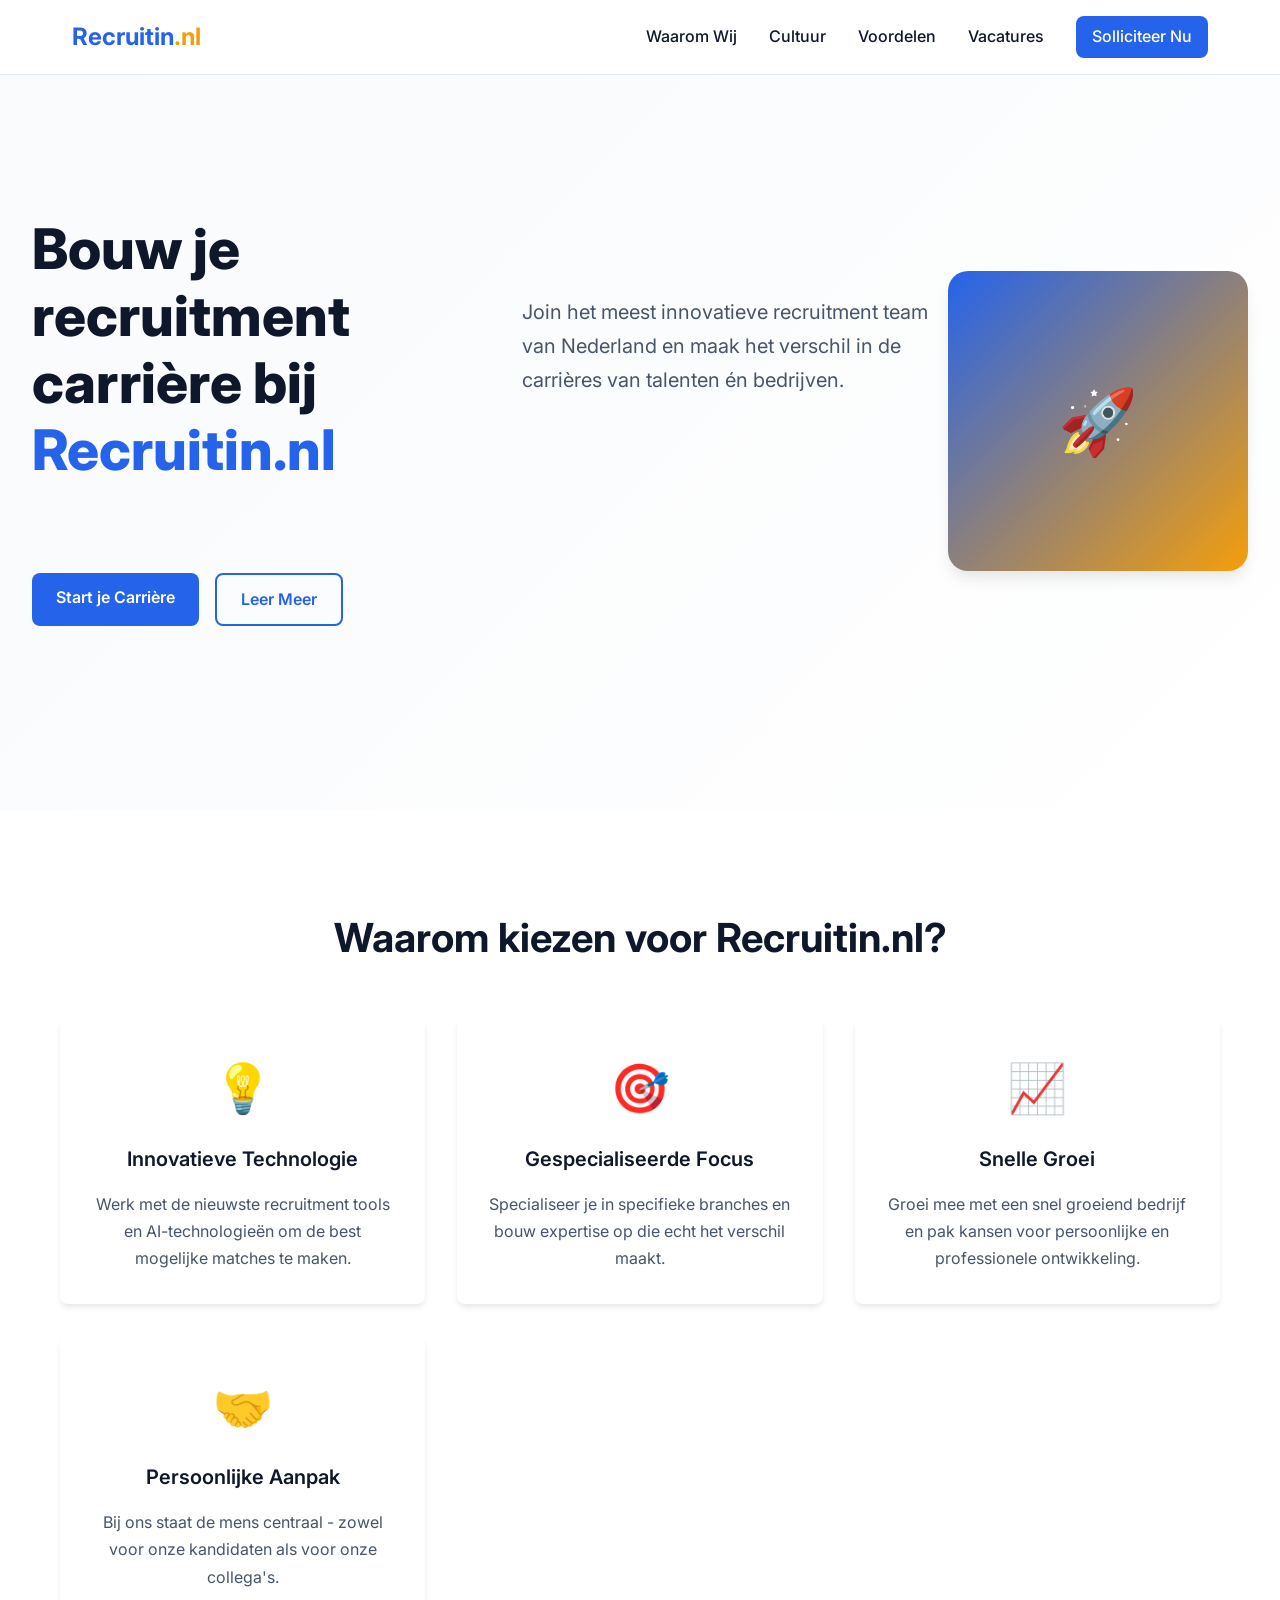
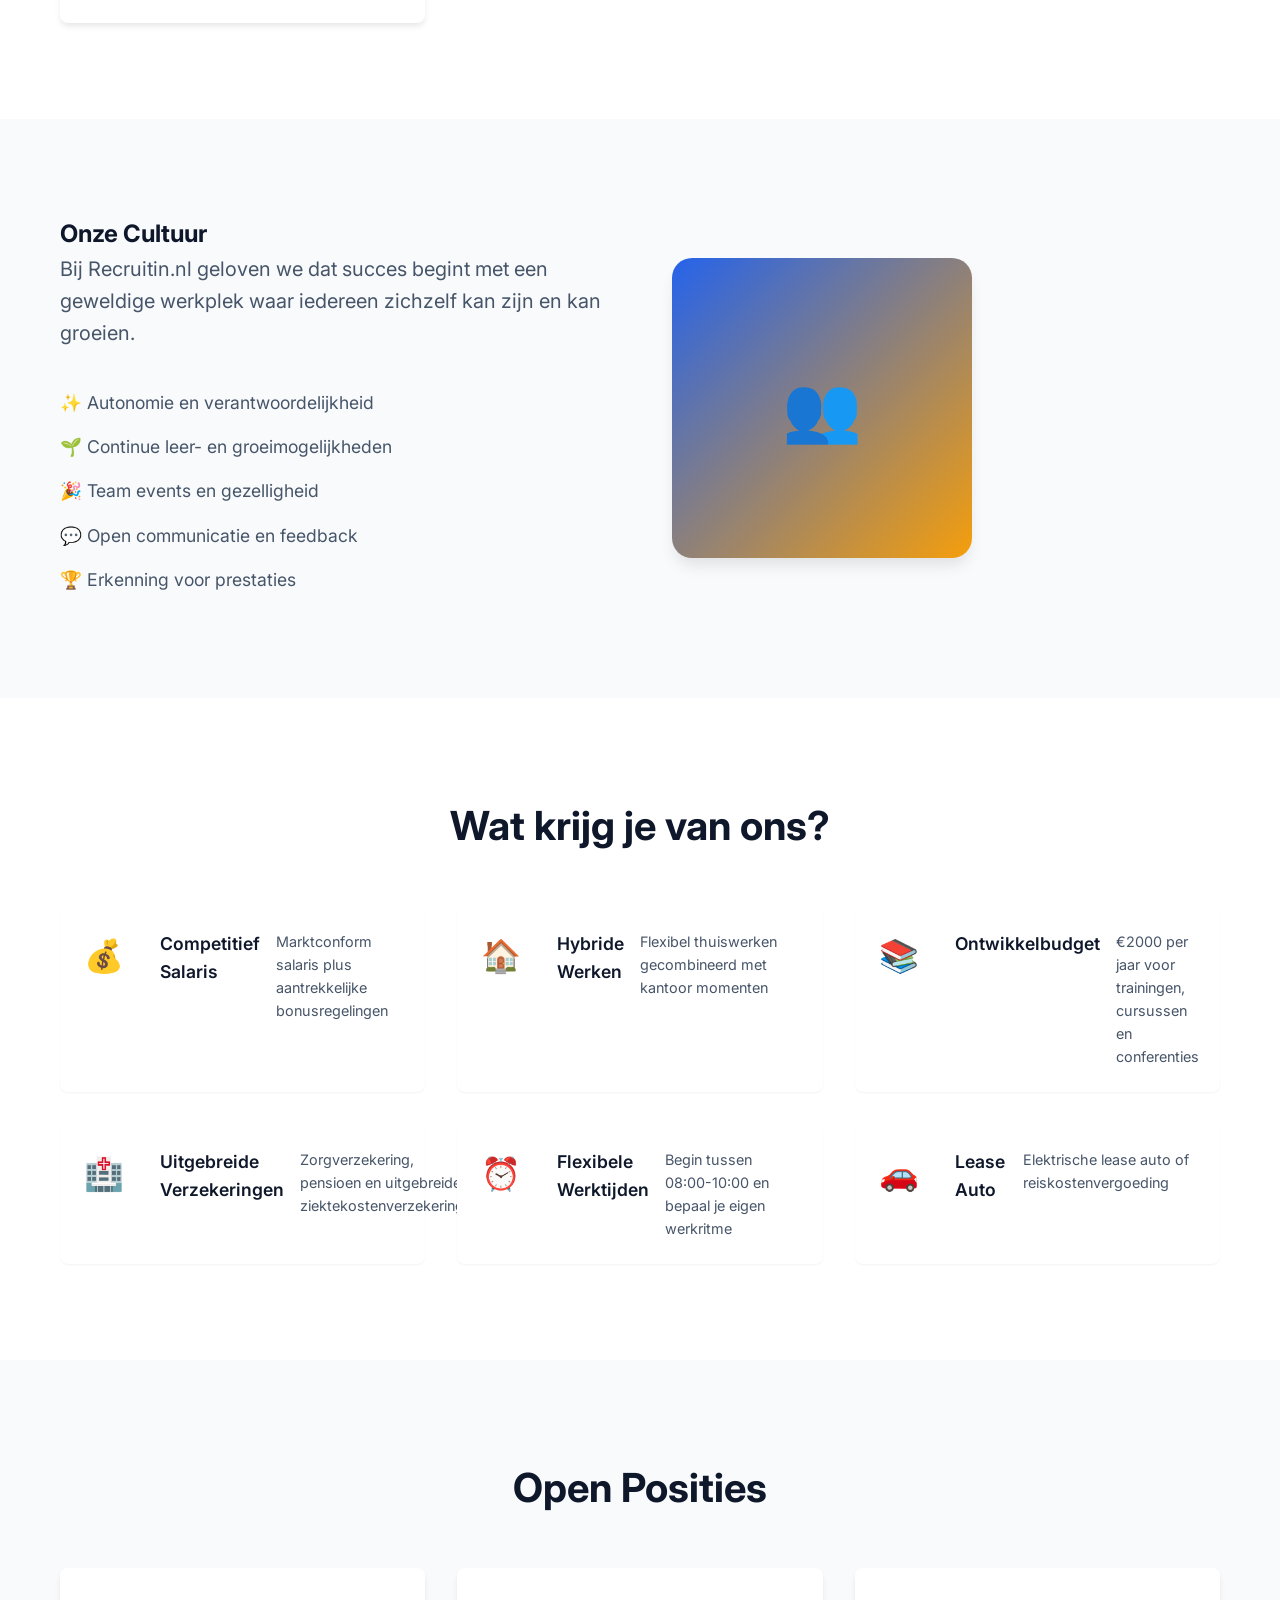
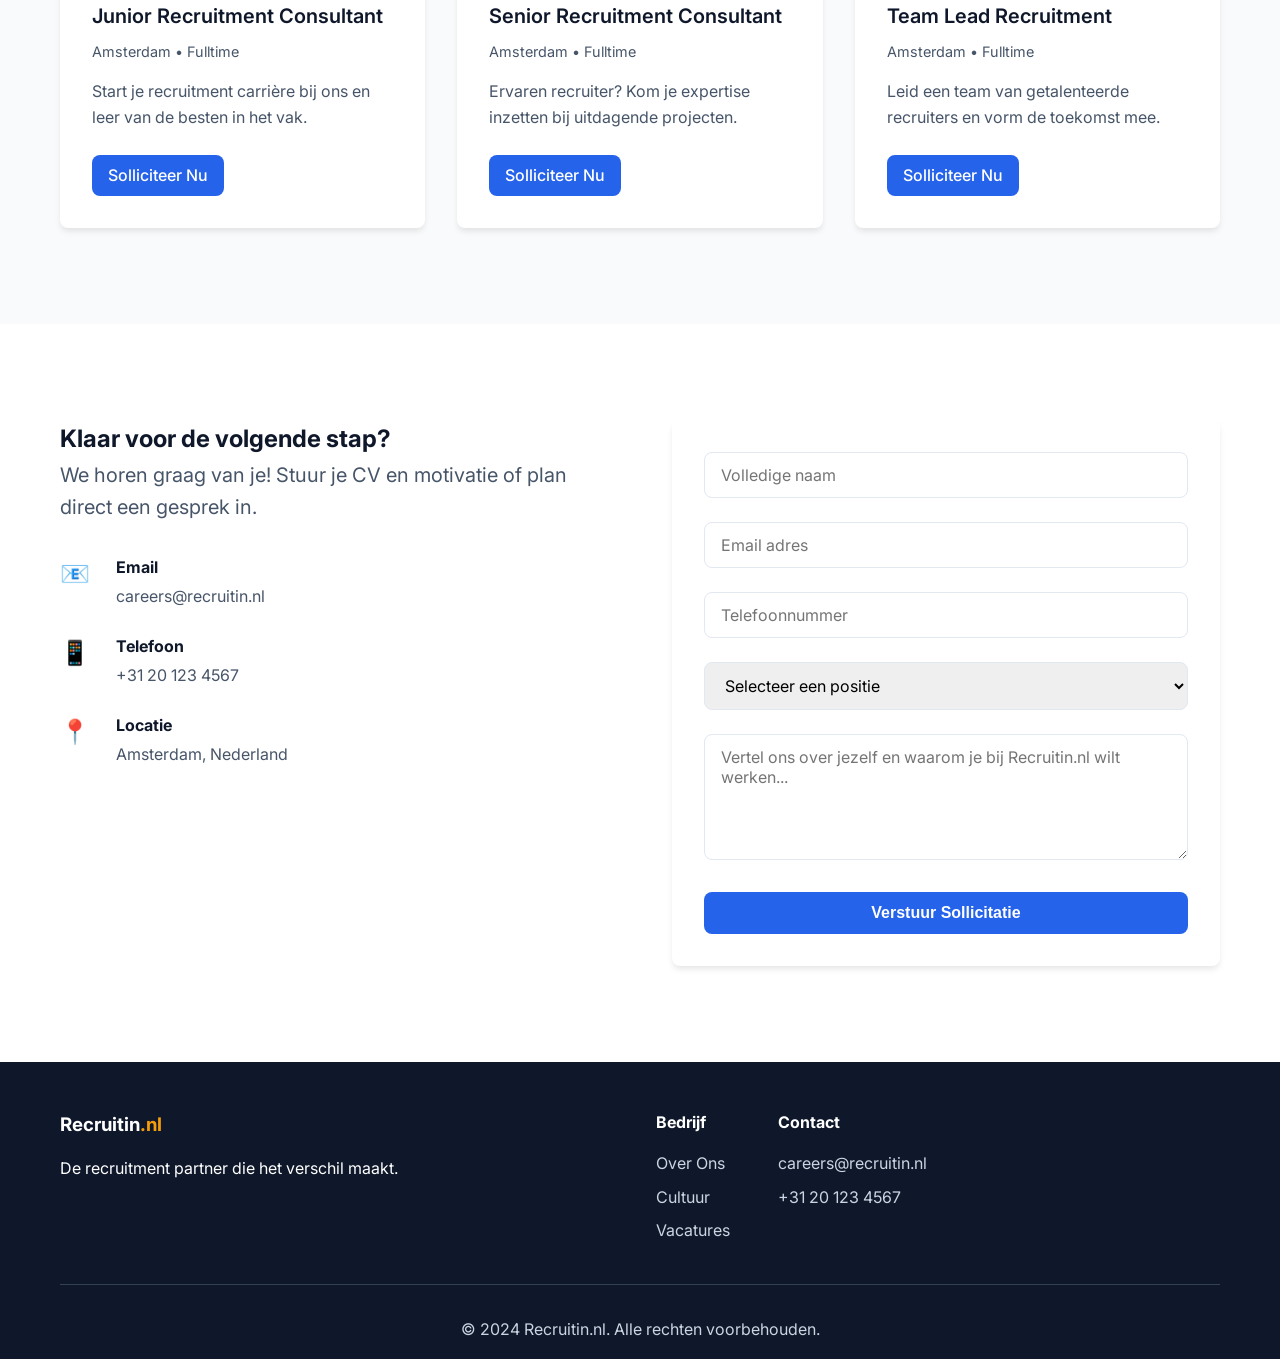
==== index.html @ fb6c4144 "Initial commit: EVP Landing Page voor Recruitin.nl Features: - Responsive design met moderne UI/UX -" ====
<!DOCTYPE html>
<html lang="nl">
<head>
    <meta charset="UTF-8">
    <meta name="viewport" content="width=device-width, initial-scale=1.0">
    <title>Werken bij Recruitin.nl - Jouw Recruitment Carrière</title>
    <meta name="description" content="Ontdek waarom Recruitin.nl de perfecte plek is voor jouw recruitment carrière. Join ons team van recruitment professionals.">
    <meta name="keywords" content="recruitment jobs, werken bij recruitin, recruitment carrière, vacatures recruitment">
    
    <!-- Open Graph -->
    <meta property="og:title" content="Werken bij Recruitin.nl - Jouw Recruitment Carrière">
    <meta property="og:description" content="Ontdek waarom Recruitin.nl de perfecte plek is voor jouw recruitment carrière.">
    <meta property="og:type" content="website">
    <meta property="og:url" content="https://evp-recruitin-landing.netlify.app">
    
    <link rel="stylesheet" href="assets/css/style.css">
    <link href="https://fonts.googleapis.com/css2?family=Inter:wght@300;400;500;600;700&display=swap" rel="stylesheet">
</head>
<body>
    <!-- Header -->
    <header class="header">
        <nav class="nav">
            <div class="nav-brand">
                <h1>Recruitin<span>.nl</span></h1>
            </div>
            <div class="nav-links">
                <a href="#waarom" class="nav-link">Waarom Wij</a>
                <a href="#cultuur" class="nav-link">Cultuur</a>
                <a href="#voordelen" class="nav-link">Voordelen</a>
                <a href="#vacatures" class="nav-link">Vacatures</a>
                <a href="#contact" class="nav-link cta-button">Solliciteer Nu</a>
            </div>
            <div class="mobile-menu-toggle">
                <span></span>
                <span></span>
                <span></span>
            </div>
        </nav>
    </header>

    <!-- Hero Section -->
    <section class="hero">
        <div class="hero-content">
            <h1 class="hero-title">Bouw je recruitment carrière bij <span class="highlight">Recruitin.nl</span></h1>
            <p class="hero-subtitle">Join het meest innovatieve recruitment team van Nederland en maak het verschil in de carrières van talenten én bedrijven.</p>
            <div class="hero-cta">
                <a href="#contact" class="btn-primary">Start je Carrière</a>
                <a href="#waarom" class="btn-secondary">Leer Meer</a>
            </div>
        </div>
        <div class="hero-visual">
            <div class="hero-image">
                <!-- Placeholder voor hero image -->
                <div class="image-placeholder">🚀</div>
            </div>
        </div>
    </section>

    <!-- Waarom Recruitin.nl -->
    <section id="waarom" class="section why-us">
        <div class="container">
            <h2 class="section-title">Waarom kiezen voor Recruitin.nl?</h2>
            <div class="features-grid">
                <div class="feature-card">
                    <div class="feature-icon">💡</div>
                    <h3>Innovatieve Technologie</h3>
                    <p>Werk met de nieuwste recruitment tools en AI-technologieën om de best mogelijke matches te maken.</p>
                </div>
                <div class="feature-card">
                    <div class="feature-icon">🎯</div>
                    <h3>Gespecialiseerde Focus</h3>
                    <p>Specialiseer je in specifieke branches en bouw expertise op die echt het verschil maakt.</p>
                </div>
                <div class="feature-card">
                    <div class="feature-icon">📈</div>
                    <h3>Snelle Groei</h3>
                    <p>Groei mee met een snel groeiend bedrijf en pak kansen voor persoonlijke en professionele ontwikkeling.</p>
                </div>
                <div class="feature-card">
                    <div class="feature-icon">🤝</div>
                    <h3>Persoonlijke Aanpak</h3>
                    <p>Bij ons staat de mens centraal - zowel voor onze kandidaten als voor onze collega's.</p>
                </div>
            </div>
        </div>
    </section>

    <!-- Cultuur -->
    <section id="cultuur" class="section culture">
        <div class="container">
            <div class="culture-content">
                <div class="culture-text">
                    <h2>Onze Cultuur</h2>
                    <p class="lead">Bij Recruitin.nl geloven we dat succes begint met een geweldige werkplek waar iedereen zichzelf kan zijn en kan groeien.</p>
                    <ul class="culture-list">
                        <li>✨ Autonomie en verantwoordelijkheid</li>
                        <li>🌱 Continue leer- en groeimogelijkheden</li>
                        <li>🎉 Team events en gezelligheid</li>
                        <li>💬 Open communicatie en feedback</li>
                        <li>🏆 Erkenning voor prestaties</li>
                    </ul>
                </div>
                <div class="culture-visual">
                    <div class="image-placeholder">👥</div>
                </div>
            </div>
        </div>
    </section>

    <!-- Voordelen -->
    <section id="voordelen" class="section benefits">
        <div class="container">
            <h2 class="section-title">Wat krijg je van ons?</h2>
            <div class="benefits-grid">
                <div class="benefit-item">
                    <span class="benefit-icon">💰</span>
                    <h3>Competitief Salaris</h3>
                    <p>Marktconform salaris plus aantrekkelijke bonusregelingen</p>
                </div>
                <div class="benefit-item">
                    <span class="benefit-icon">🏠</span>
                    <h3>Hybride Werken</h3>
                    <p>Flexibel thuiswerken gecombineerd met kantoor momenten</p>
                </div>
                <div class="benefit-item">
                    <span class="benefit-icon">📚</span>
                    <h3>Ontwikkelbudget</h3>
                    <p>€2000 per jaar voor trainingen, cursussen en conferenties</p>
                </div>
                <div class="benefit-item">
                    <span class="benefit-icon">🏥</span>
                    <h3>Uitgebreide Verzekeringen</h3>
                    <p>Zorgverzekering, pensioen en uitgebreide ziektekostenverzekering</p>
                </div>
                <div class="benefit-item">
                    <span class="benefit-icon">⏰</span>
                    <h3>Flexibele Werktijden</h3>
                    <p>Begin tussen 08:00-10:00 en bepaal je eigen werkritme</p>
                </div>
                <div class="benefit-item">
                    <span class="benefit-icon">🚗</span>
                    <h3>Lease Auto</h3>
                    <p>Elektrische lease auto of reiskostenvergoeding</p>
                </div>
            </div>
        </div>
    </section>

    <!-- Open Posities -->
    <section id="vacatures" class="section positions">
        <div class="container">
            <h2 class="section-title">Open Posities</h2>
            <div class="positions-grid">
                <div class="position-card">
                    <h3>Junior Recruitment Consultant</h3>
                    <p class="position-location">Amsterdam • Fulltime</p>
                    <p class="position-description">Start je recruitment carrière bij ons en leer van de besten in het vak.</p>
                    <a href="#contact" class="position-apply">Solliciteer Nu</a>
                </div>
                <div class="position-card">
                    <h3>Senior Recruitment Consultant</h3>
                    <p class="position-location">Amsterdam • Fulltime</p>
                    <p class="position-description">Ervaren recruiter? Kom je expertise inzetten bij uitdagende projecten.</p>
                    <a href="#contact" class="position-apply">Solliciteer Nu</a>
                </div>
                <div class="position-card">
                    <h3>Team Lead Recruitment</h3>
                    <p class="position-location">Amsterdam • Fulltime</p>
                    <p class="position-description">Leid een team van getalenteerde recruiters en vorm de toekomst mee.</p>
                    <a href="#contact" class="position-apply">Solliciteer Nu</a>
                </div>
            </div>
        </div>
    </section>

    <!-- Contact -->
    <section id="contact" class="section contact">
        <div class="container">
            <div class="contact-content">
                <div class="contact-info">
                    <h2>Klaar voor de volgende stap?</h2>
                    <p class="lead">We horen graag van je! Stuur je CV en motivatie of plan direct een gesprek in.</p>
                    <div class="contact-details">
                        <div class="contact-item">
                            <span class="contact-icon">📧</span>
                            <div>
                                <strong>Email</strong>
                                <p>careers@recruitin.nl</p>
                            </div>
                        </div>
                        <div class="contact-item">
                            <span class="contact-icon">📱</span>
                            <div>
                                <strong>Telefoon</strong>
                                <p>+31 20 123 4567</p>
                            </div>
                        </div>
                        <div class="contact-item">
                            <span class="contact-icon">📍</span>
                            <div>
                                <strong>Locatie</strong>
                                <p>Amsterdam, Nederland</p>
                            </div>
                        </div>
                    </div>
                </div>
                <div class="contact-form">
                    <form id="applicationForm" class="form">
                        <div class="form-group">
                            <input type="text" id="name" name="name" placeholder="Volledige naam" required>
                        </div>
                        <div class="form-group">
                            <input type="email" id="email" name="email" placeholder="Email adres" required>
                        </div>
                        <div class="form-group">
                            <input type="tel" id="phone" name="phone" placeholder="Telefoonnummer">
                        </div>
                        <div class="form-group">
                            <select id="position" name="position" required>
                                <option value="">Selecteer een positie</option>
                                <option value="junior">Junior Recruitment Consultant</option>
                                <option value="senior">Senior Recruitment Consultant</option>
                                <option value="teamlead">Team Lead Recruitment</option>
                                <option value="other">Anders</option>
                            </select>
                        </div>
                        <div class="form-group">
                            <textarea id="message" name="message" placeholder="Vertel ons over jezelf en waarom je bij Recruitin.nl wilt werken..." rows="5"></textarea>
                        </div>
                        <button type="submit" class="btn-primary full-width">Verstuur Sollicitatie</button>
                    </form>
                </div>
            </div>
        </div>
    </section>

    <!-- Footer -->
    <footer class="footer">
        <div class="container">
            <div class="footer-content">
                <div class="footer-brand">
                    <h3>Recruitin<span>.nl</span></h3>
                    <p>De recruitment partner die het verschil maakt.</p>
                </div>
                <div class="footer-links">
                    <div class="footer-section">
                        <h4>Bedrijf</h4>
                        <ul>
                            <li><a href="#waarom">Over Ons</a></li>
                            <li><a href="#cultuur">Cultuur</a></li>
                            <li><a href="#vacatures">Vacatures</a></li>
                        </ul>
                    </div>
                    <div class="footer-section">
                        <h4>Contact</h4>
                        <ul>
                            <li><a href="mailto:careers@recruitin.nl">careers@recruitin.nl</a></li>
                            <li><a href="tel:+31201234567">+31 20 123 4567</a></li>
                        </ul>
                    </div>
                </div>
            </div>
            <div class="footer-bottom">
                <p>&copy; 2024 Recruitin.nl. Alle rechten voorbehouden.</p>
            </div>
        </div>
    </footer>

    <script src="assets/js/script.js"></script>
</body>
</html>
---- assets/css/style.css ----
/* Reset en basis styling */
* {
    margin: 0;
    padding: 0;
    box-sizing: border-box;
}

:root {
    --primary-color: #2563eb;
    --primary-hover: #1d4ed8;
    --secondary-color: #64748b;
    --accent-color: #f59e0b;
    --background-light: #f8fafc;
    --background-white: #ffffff;
    --text-primary: #0f172a;
    --text-secondary: #475569;
    --border-color: #e2e8f0;
    --shadow-sm: 0 1px 2px 0 rgb(0 0 0 / 0.05);
    --shadow-md: 0 4px 6px -1px rgb(0 0 0 / 0.1);
    --shadow-lg: 0 10px 15px -3px rgb(0 0 0 / 0.1);
    --border-radius: 8px;
    --transition: all 0.3s ease;
}

html {
    scroll-behavior: smooth;
}

body {
    font-family: 'Inter', -apple-system, BlinkMacSystemFont, 'Segoe UI', Roboto, sans-serif;
    line-height: 1.6;
    color: var(--text-primary);
    background-color: var(--background-white);
}

.container {
    max-width: 1200px;
    margin: 0 auto;
    padding: 0 20px;
}

/* Typography */
.section-title {
    font-size: 2.5rem;
    font-weight: 700;
    text-align: center;
    margin-bottom: 3rem;
    color: var(--text-primary);
}

.lead {
    font-size: 1.25rem;
    font-weight: 400;
    color: var(--text-secondary);
    margin-bottom: 2rem;
}

/* Buttons */
.btn-primary, .btn-secondary {
    display: inline-block;
    padding: 12px 24px;
    font-weight: 600;
    text-decoration: none;
    border-radius: var(--border-radius);
    transition: var(--transition);
    cursor: pointer;
    border: none;
    font-size: 1rem;
}

.btn-primary {
    background-color: var(--primary-color);
    color: white;
}

.btn-primary:hover {
    background-color: var(--primary-hover);
    transform: translateY(-1px);
}

.btn-secondary {
    background-color: transparent;
    color: var(--primary-color);
    border: 2px solid var(--primary-color);
}

.btn-secondary:hover {
    background-color: var(--primary-color);
    color: white;
}

.full-width {
    width: 100%;
}

/* Header */
.header {
    position: fixed;
    top: 0;
    left: 0;
    right: 0;
    background: rgba(255, 255, 255, 0.95);
    backdrop-filter: blur(10px);
    border-bottom: 1px solid var(--border-color);
    z-index: 1000;
}

.nav {
    display: flex;
    justify-content: space-between;
    align-items: center;
    padding: 1rem 2rem;
    max-width: 1200px;
    margin: 0 auto;
}

.nav-brand h1 {
    font-size: 1.5rem;
    font-weight: 700;
    color: var(--primary-color);
}

.nav-brand span {
    color: var(--accent-color);
}

.nav-links {
    display: flex;
    gap: 2rem;
    align-items: center;
}

.nav-link {
    text-decoration: none;
    color: var(--text-primary);
    font-weight: 500;
    transition: var(--transition);
}

.nav-link:hover {
    color: var(--primary-color);
}

.nav-link.cta-button {
    background-color: var(--primary-color);
    color: white;
    padding: 8px 16px;
    border-radius: var(--border-radius);
}

.nav-link.cta-button:hover {
    background-color: var(--primary-hover);
}

.mobile-menu-toggle {
    display: none;
    flex-direction: column;
    cursor: pointer;
    gap: 4px;
}

.mobile-menu-toggle span {
    width: 24px;
    height: 3px;
    background-color: var(--text-primary);
    border-radius: 2px;
    transition: var(--transition);
}

/* Hero Section */
.hero {
    padding: 8rem 2rem 6rem;
    background: linear-gradient(135deg, var(--background-light) 0%, var(--background-white) 100%);
    display: flex;
    align-items: center;
    min-height: 90vh;
}

.hero-content {
    max-width: 1200px;
    margin: 0 auto;
    display: grid;
    grid-template-columns: 1fr 1fr;
    gap: 4rem;
    align-items: center;
}

.hero-title {
    font-size: 3.5rem;
    font-weight: 800;
    line-height: 1.2;
    margin-bottom: 1.5rem;
}

.highlight {
    color: var(--primary-color);
}

.hero-subtitle {
    font-size: 1.25rem;
    color: var(--text-secondary);
    margin-bottom: 2rem;
    line-height: 1.7;
}

.hero-cta {
    display: flex;
    gap: 1rem;
    flex-wrap: wrap;
}

.hero-visual {
    display: flex;
    justify-content: center;
    align-items: center;
}

.image-placeholder {
    width: 300px;
    height: 300px;
    background: linear-gradient(135deg, var(--primary-color), var(--accent-color));
    border-radius: 20px;
    display: flex;
    align-items: center;
    justify-content: center;
    font-size: 4rem;
    box-shadow: var(--shadow-lg);
}

/* Sections */
.section {
    padding: 6rem 0;
}

.section:nth-child(even) {
    background-color: var(--background-light);
}

/* Features Grid */
.features-grid {
    display: grid;
    grid-template-columns: repeat(auto-fit, minmax(280px, 1fr));
    gap: 2rem;
}

.feature-card {
    background: var(--background-white);
    padding: 2rem;
    border-radius: var(--border-radius);
    box-shadow: var(--shadow-md);
    text-align: center;
    transition: var(--transition);
}

.feature-card:hover {
    transform: translateY(-4px);
    box-shadow: var(--shadow-lg);
}

.feature-icon {
    font-size: 3rem;
    margin-bottom: 1rem;
}

.feature-card h3 {
    font-size: 1.25rem;
    font-weight: 600;
    margin-bottom: 1rem;
    color: var(--text-primary);
}

.feature-card p {
    color: var(--text-secondary);
    line-height: 1.7;
}

/* Culture Section */
.culture-content {
    display: grid;
    grid-template-columns: 1fr 1fr;
    gap: 4rem;
    align-items: center;
}

.culture-list {
    list-style: none;
    margin-top: 2rem;
}

.culture-list li {
    padding: 0.5rem 0;
    font-size: 1.1rem;
    color: var(--text-secondary);
}

/* Benefits Grid */
.benefits-grid {
    display: grid;
    grid-template-columns: repeat(auto-fit, minmax(300px, 1fr));
    gap: 2rem;
}

.benefit-item {
    background: var(--background-white);
    padding: 1.5rem;
    border-radius: var(--border-radius);
    box-shadow: var(--shadow-sm);
    display: flex;
    align-items: flex-start;
    gap: 1rem;
    transition: var(--transition);
}

.benefit-item:hover {
    box-shadow: var(--shadow-md);
    transform: translateY(-2px);
}

.benefit-icon {
    font-size: 2rem;
    min-width: 60px;
}

.benefit-item h3 {
    font-size: 1.1rem;
    font-weight: 600;
    margin-bottom: 0.5rem;
    color: var(--text-primary);
}

.benefit-item p {
    color: var(--text-secondary);
    font-size: 0.9rem;
}

/* Positions */
.positions-grid {
    display: grid;
    grid-template-columns: repeat(auto-fit, minmax(300px, 1fr));
    gap: 2rem;
}

.position-card {
    background: var(--background-white);
    padding: 2rem;
    border-radius: var(--border-radius);
    box-shadow: var(--shadow-md);
    transition: var(--transition);
}

.position-card:hover {
    transform: translateY(-2px);
    box-shadow: var(--shadow-lg);
}

.position-card h3 {
    font-size: 1.25rem;
    font-weight: 600;
    margin-bottom: 0.5rem;
    color: var(--text-primary);
}

.position-location {
    color: var(--text-secondary);
    font-size: 0.9rem;
    margin-bottom: 1rem;
}

.position-description {
    color: var(--text-secondary);
    margin-bottom: 1.5rem;
    line-height: 1.6;
}

.position-apply {
    display: inline-block;
    background-color: var(--primary-color);
    color: white;
    text-decoration: none;
    padding: 8px 16px;
    border-radius: var(--border-radius);
    font-weight: 500;
    transition: var(--transition);
}

.position-apply:hover {
    background-color: var(--primary-hover);
}

/* Contact Section */
.contact-content {
    display: grid;
    grid-template-columns: 1fr 1fr;
    gap: 4rem;
    align-items: flex-start;
}

.contact-details {
    margin-top: 2rem;
}

.contact-item {
    display: flex;
    align-items: flex-start;
    gap: 1rem;
    margin-bottom: 1.5rem;
}

.contact-icon {
    font-size: 1.5rem;
    min-width: 40px;
}

.contact-item strong {
    color: var(--text-primary);
    display: block;
    margin-bottom: 0.25rem;
}

.contact-item p {
    color: var(--text-secondary);
    margin: 0;
}

/* Form */
.form {
    background: var(--background-white);
    padding: 2rem;
    border-radius: var(--border-radius);
    box-shadow: var(--shadow-md);
}

.form-group {
    margin-bottom: 1.5rem;
}

.form input,
.form select,
.form textarea {
    width: 100%;
    padding: 12px 16px;
    border: 1px solid var(--border-color);
    border-radius: var(--border-radius);
    font-size: 1rem;
    font-family: inherit;
    transition: var(--transition);
}

.form input:focus,
.form select:focus,
.form textarea:focus {
    outline: none;
    border-color: var(--primary-color);
    box-shadow: 0 0 0 3px rgba(37, 99, 235, 0.1);
}

.form textarea {
    resize: vertical;
    min-height: 100px;
}

/* Footer */
.footer {
    background-color: var(--text-primary);
    color: white;
    padding: 3rem 0 1rem;
}

.footer-content {
    display: grid;
    grid-template-columns: 1fr 1fr;
    gap: 2rem;
    margin-bottom: 2rem;
}

.footer-brand h3 {
    color: white;
    margin-bottom: 1rem;
}

.footer-brand span {
    color: var(--accent-color);
}

.footer-links {
    display: flex;
    gap: 3rem;
}

.footer-section h4 {
    color: white;
    margin-bottom: 1rem;
}

.footer-section ul {
    list-style: none;
}

.footer-section li {
    margin-bottom: 0.5rem;
}

.footer-section a {
    color: #cbd5e1;
    text-decoration: none;
    transition: var(--transition);
}

.footer-section a:hover {
    color: var(--accent-color);
}

.footer-bottom {
    border-top: 1px solid #334155;
    padding-top: 2rem;
    text-align: center;
    color: #cbd5e1;
}

/* Responsive Design */
@media (max-width: 768px) {
    .nav-links {
        display: none;
    }
    
    .mobile-menu-toggle {
        display: flex;
    }
    
    .hero-content {
        grid-template-columns: 1fr;
        text-align: center;
        gap: 2rem;
    }
    
    .hero-title {
        font-size: 2.5rem;
    }
    
    .culture-content,
    .contact-content {
        grid-template-columns: 1fr;
        gap: 2rem;
    }
    
    .footer-content {
        grid-template-columns: 1fr;
        text-align: center;
    }
    
    .footer-links {
        justify-content: center;
    }
    
    .hero-cta {
        justify-content: center;
    }
    
    .section-title {
        font-size: 2rem;
    }
}

@media (max-width: 480px) {
    .container {
        padding: 0 15px;
    }
    
    .hero {
        padding: 6rem 1rem 4rem;
    }
    
    .hero-title {
        font-size: 2rem;
    }
    
    .hero-subtitle {
        font-size: 1.1rem;
    }
    
    .section {
        padding: 4rem 0;
    }
    
    .form {
        padding: 1.5rem;
    }
}
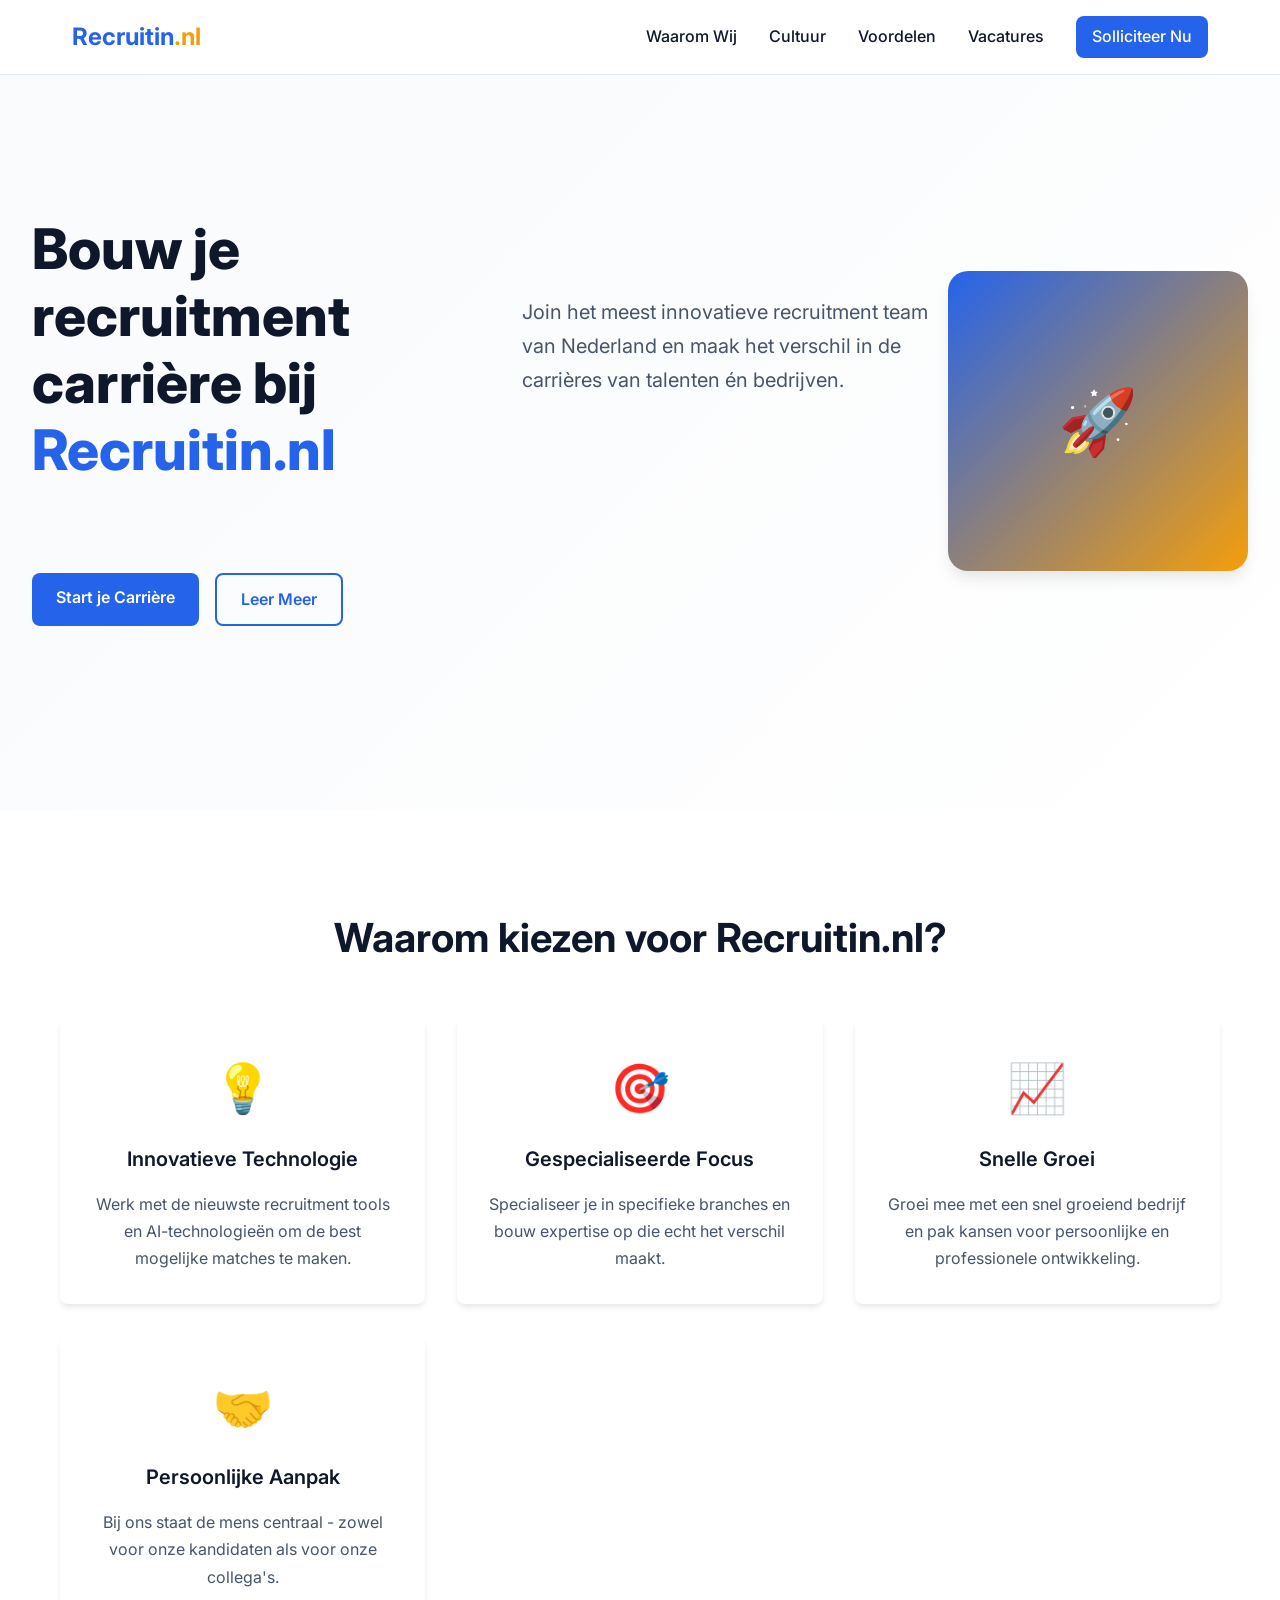
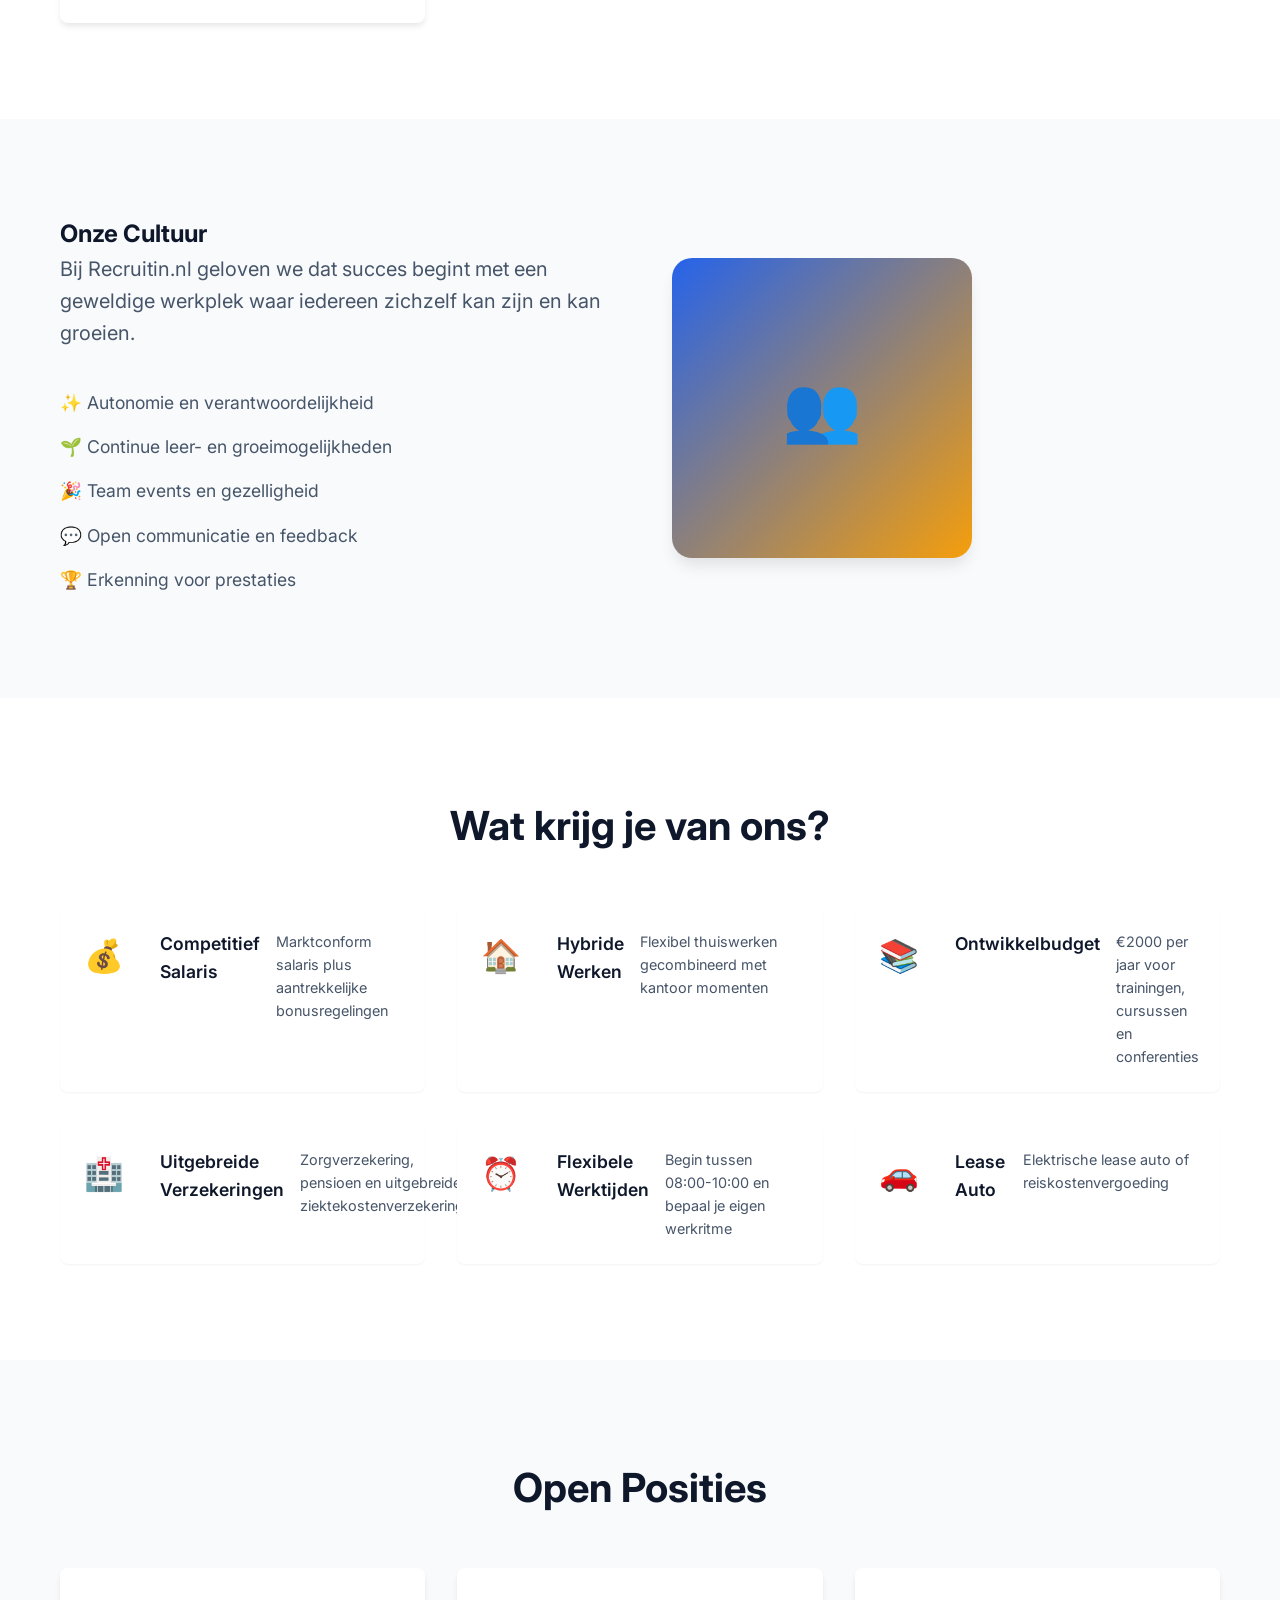
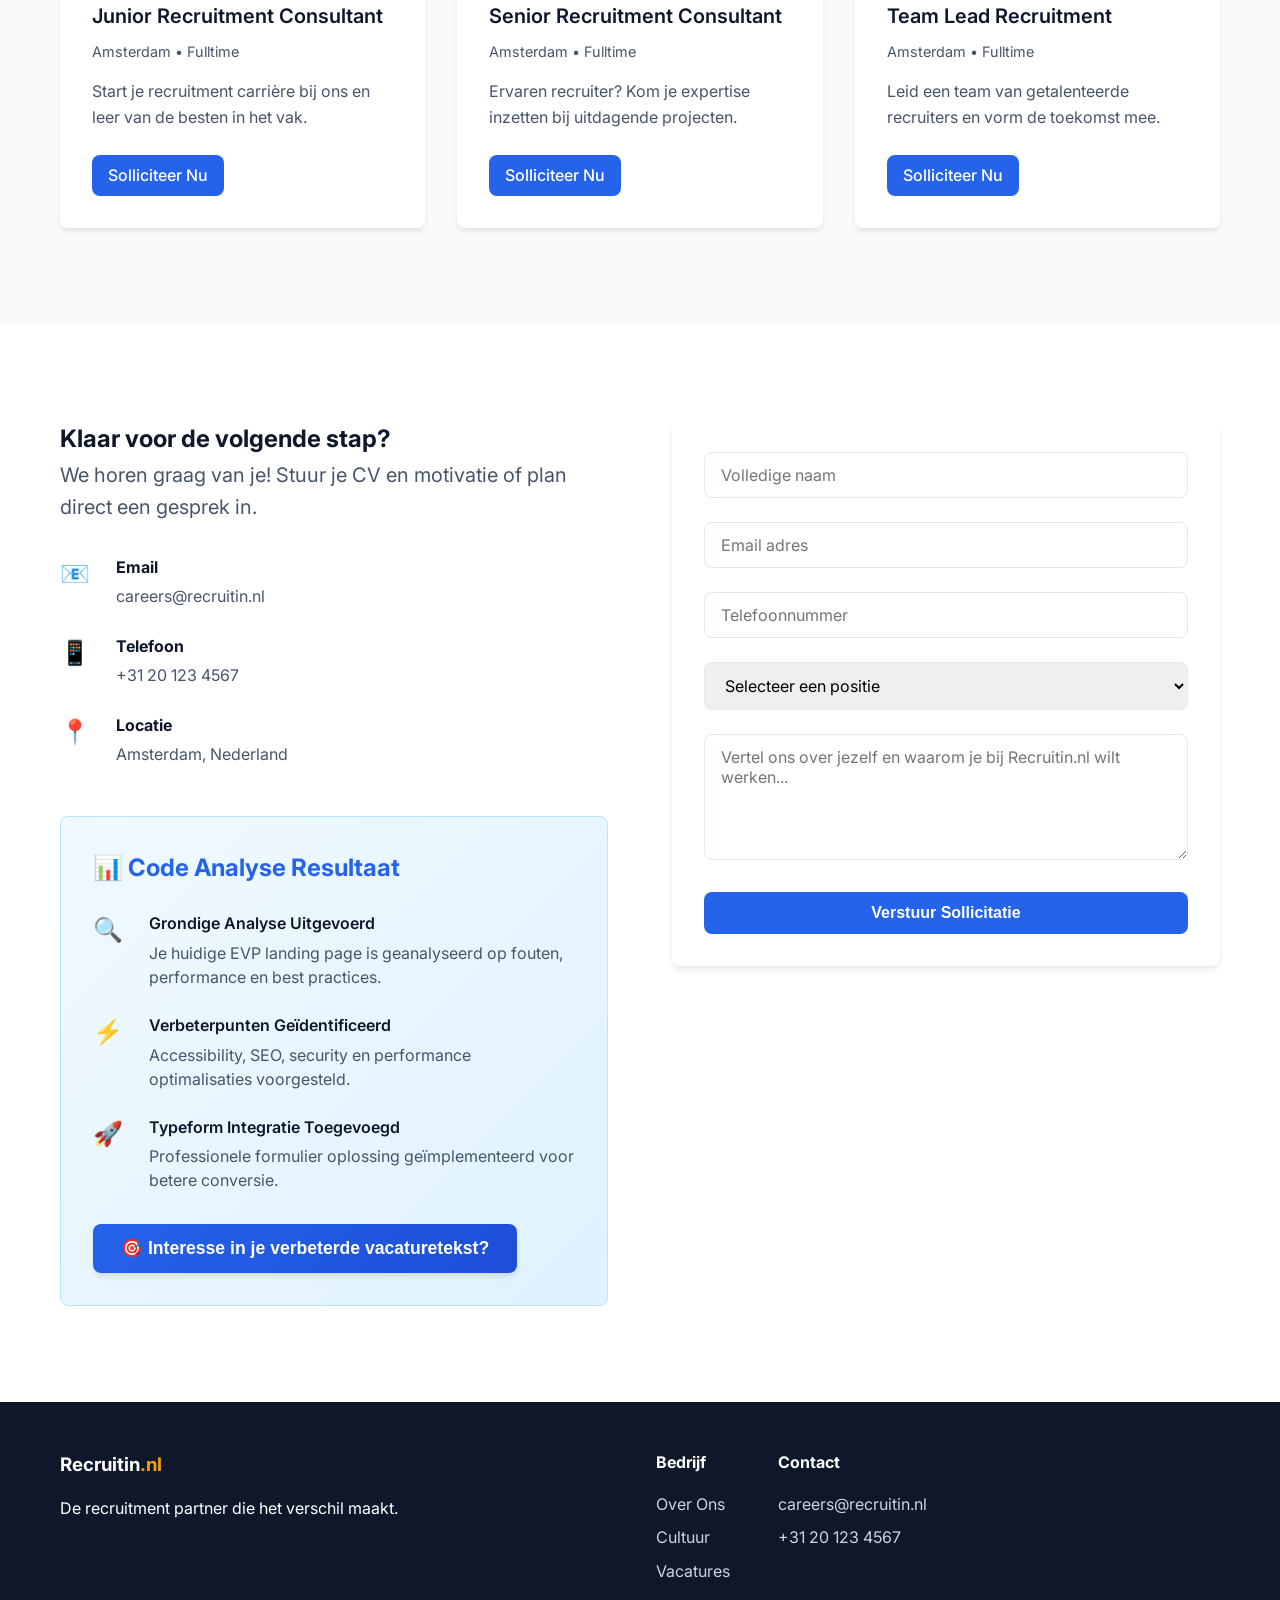
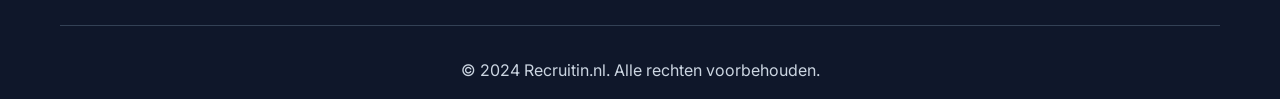
==== commit bcec2b5e: "✨ Typeform Integration + Code Analysis Features: - Code analyse output sectie toegevoegd - Typeform " ====
--- a/index.html
+++ b/index.html
@@ -203,6 +203,37 @@
                             </div>
                         </div>
                     </div>
+                    
+                    <!-- Code Analyse Output -->
+                    <div class="analysis-output">
+                        <h3>📊 Code Analyse Resultaat</h3>
+                        <div class="analysis-summary">
+                            <div class="analysis-item">
+                                <span class="analysis-icon">🔍</span>
+                                <div>
+                                    <strong>Grondige Analyse Uitgevoerd</strong>
+                                    <p>Je huidige EVP landing page is geanalyseerd op fouten, performance en best practices.</p>
+                                </div>
+                            </div>
+                            <div class="analysis-item">
+                                <span class="analysis-icon">⚡</span>
+                                <div>
+                                    <strong>Verbeterpunten Geïdentificeerd</strong>
+                                    <p>Accessibility, SEO, security en performance optimalisaties voorgesteld.</p>
+                                </div>
+                            </div>
+                            <div class="analysis-item">
+                                <span class="analysis-icon">🚀</span>
+                                <div>
+                                    <strong>Typeform Integratie Toegevoegd</strong>
+                                    <p>Professionele formulier oplossing geïmplementeerd voor betere conversie.</p>
+                                </div>
+                            </div>
+                        </div>
+                        <button id="typeformTrigger" class="btn-primary analysis-trigger">
+                            🎯 Interesse in je verbeterde vacaturetekst?
+                        </button>
+                    </div>
                 </div>
                 <div class="contact-form">
                     <form id="applicationForm" class="form">
@@ -233,6 +264,18 @@
             </div>
         </div>
     </section>
+
+    <!-- Typeform Modal -->
+    <div id="typeformModal" class="typeform-modal" style="display: none;">
+        <div class="typeform-overlay">
+            <div class="typeform-container">
+                <button id="closeTypeform" class="close-typeform" aria-label="Sluit formulier">&times;</button>
+                <div class="typeform-content">
+                    <div data-tf-live="01K25SKWYTKZ05DAHER9D52J94"></div>
+                </div>
+            </div>
+        </div>
+    </div>
 
     <!-- Footer -->
     <footer class="footer">
--- a/assets/css/style.css
+++ b/assets/css/style.css
@@ -517,6 +517,191 @@
     color: #cbd5e1;
 }
 
+/* Analysis Output Section */
+.analysis-output {
+    margin-top: 3rem;
+    padding: 2rem;
+    background: linear-gradient(135deg, #f0f9ff 0%, #e0f2fe 100%);
+    border-radius: var(--border-radius);
+    border: 1px solid #bae6fd;
+}
+
+.analysis-output h3 {
+    color: var(--primary-color);
+    margin-bottom: 1.5rem;
+    font-size: 1.5rem;
+}
+
+.analysis-summary {
+    margin-bottom: 2rem;
+}
+
+.analysis-item {
+    display: flex;
+    align-items: flex-start;
+    gap: 1rem;
+    margin-bottom: 1.5rem;
+}
+
+.analysis-item:last-child {
+    margin-bottom: 0;
+}
+
+.analysis-icon {
+    font-size: 1.5rem;
+    min-width: 40px;
+}
+
+.analysis-item strong {
+    color: var(--text-primary);
+    display: block;
+    margin-bottom: 0.25rem;
+    font-weight: 600;
+}
+
+.analysis-item p {
+    color: var(--text-secondary);
+    margin: 0;
+    line-height: 1.5;
+}
+
+.analysis-trigger {
+    font-size: 1.1rem;
+    padding: 14px 28px;
+    background: linear-gradient(135deg, var(--primary-color), var(--primary-hover));
+    border: none;
+    cursor: pointer;
+    transition: var(--transition);
+    box-shadow: var(--shadow-md);
+}
+
+.analysis-trigger:hover {
+    transform: translateY(-2px);
+    box-shadow: var(--shadow-lg);
+}
+
+/* Typeform Modal */
+.typeform-modal {
+    position: fixed;
+    top: 0;
+    left: 0;
+    width: 100%;
+    height: 100%;
+    z-index: 10000;
+    background: rgba(0, 0, 0, 0.8);
+    backdrop-filter: blur(4px);
+    display: flex;
+    align-items: center;
+    justify-content: center;
+    opacity: 0;
+    visibility: hidden;
+    transition: all 0.3s ease;
+}
+
+.typeform-modal.active {
+    opacity: 1;
+    visibility: visible;
+}
+
+.typeform-overlay {
+    width: 100%;
+    height: 100%;
+    display: flex;
+    align-items: center;
+    justify-content: center;
+    padding: 20px;
+}
+
+.typeform-container {
+    position: relative;
+    width: 100%;
+    max-width: 900px;
+    height: 80vh;
+    background: white;
+    border-radius: var(--border-radius);
+    overflow: hidden;
+    box-shadow: var(--shadow-lg);
+    transform: scale(0.9);
+    transition: transform 0.3s ease;
+}
+
+.typeform-modal.active .typeform-container {
+    transform: scale(1);
+}
+
+.close-typeform {
+    position: absolute;
+    top: 15px;
+    right: 15px;
+    z-index: 10001;
+    background: rgba(0, 0, 0, 0.7);
+    color: white;
+    border: none;
+    width: 35px;
+    height: 35px;
+    border-radius: 50%;
+    cursor: pointer;
+    font-size: 20px;
+    display: flex;
+    align-items: center;
+    justify-content: center;
+    transition: var(--transition);
+}
+
+.close-typeform:hover {
+    background: rgba(0, 0, 0, 0.9);
+    transform: scale(1.1);
+}
+
+.typeform-content {
+    width: 100%;
+    height: 100%;
+}
+
+.typeform-content iframe {
+    width: 100%;
+    height: 100%;
+    border: none;
+}
+
+/* Responsive aanpassingen voor Typeform */
+@media (max-width: 768px) {
+    .typeform-container {
+        height: 90vh;
+        max-width: 95%;
+    }
+    
+    .analysis-output {
+        padding: 1.5rem;
+        margin-top: 2rem;
+    }
+    
+    .analysis-item {
+        flex-direction: column;
+        text-align: center;
+        gap: 0.5rem;
+    }
+    
+    .analysis-trigger {
+        width: 100%;
+        padding: 16px;
+    }
+}
+
+@media (max-width: 480px) {
+    .typeform-overlay {
+        padding: 10px;
+    }
+    
+    .typeform-container {
+        height: 95vh;
+    }
+    
+    .analysis-output h3 {
+        font-size: 1.25rem;
+    }
+}
+
 /* Responsive Design */
 @media (max-width: 768px) {
     .nav-links {
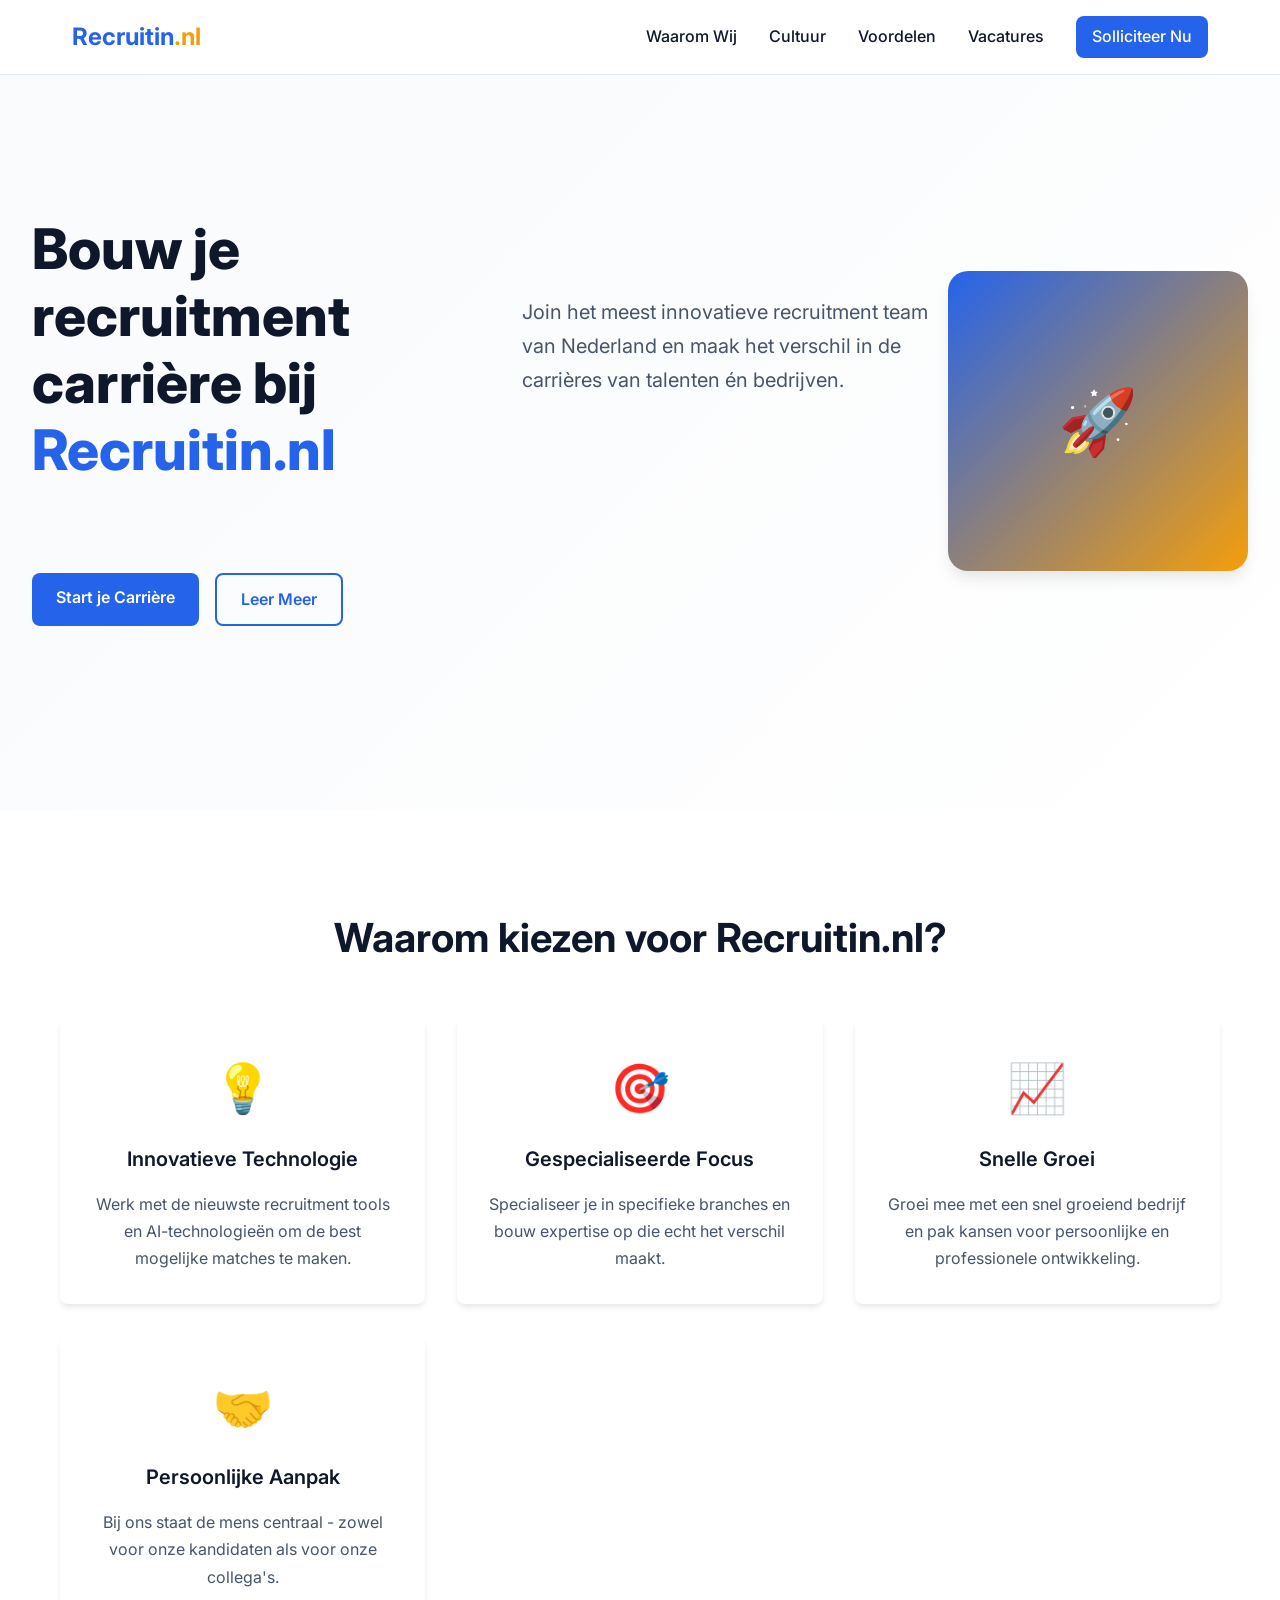
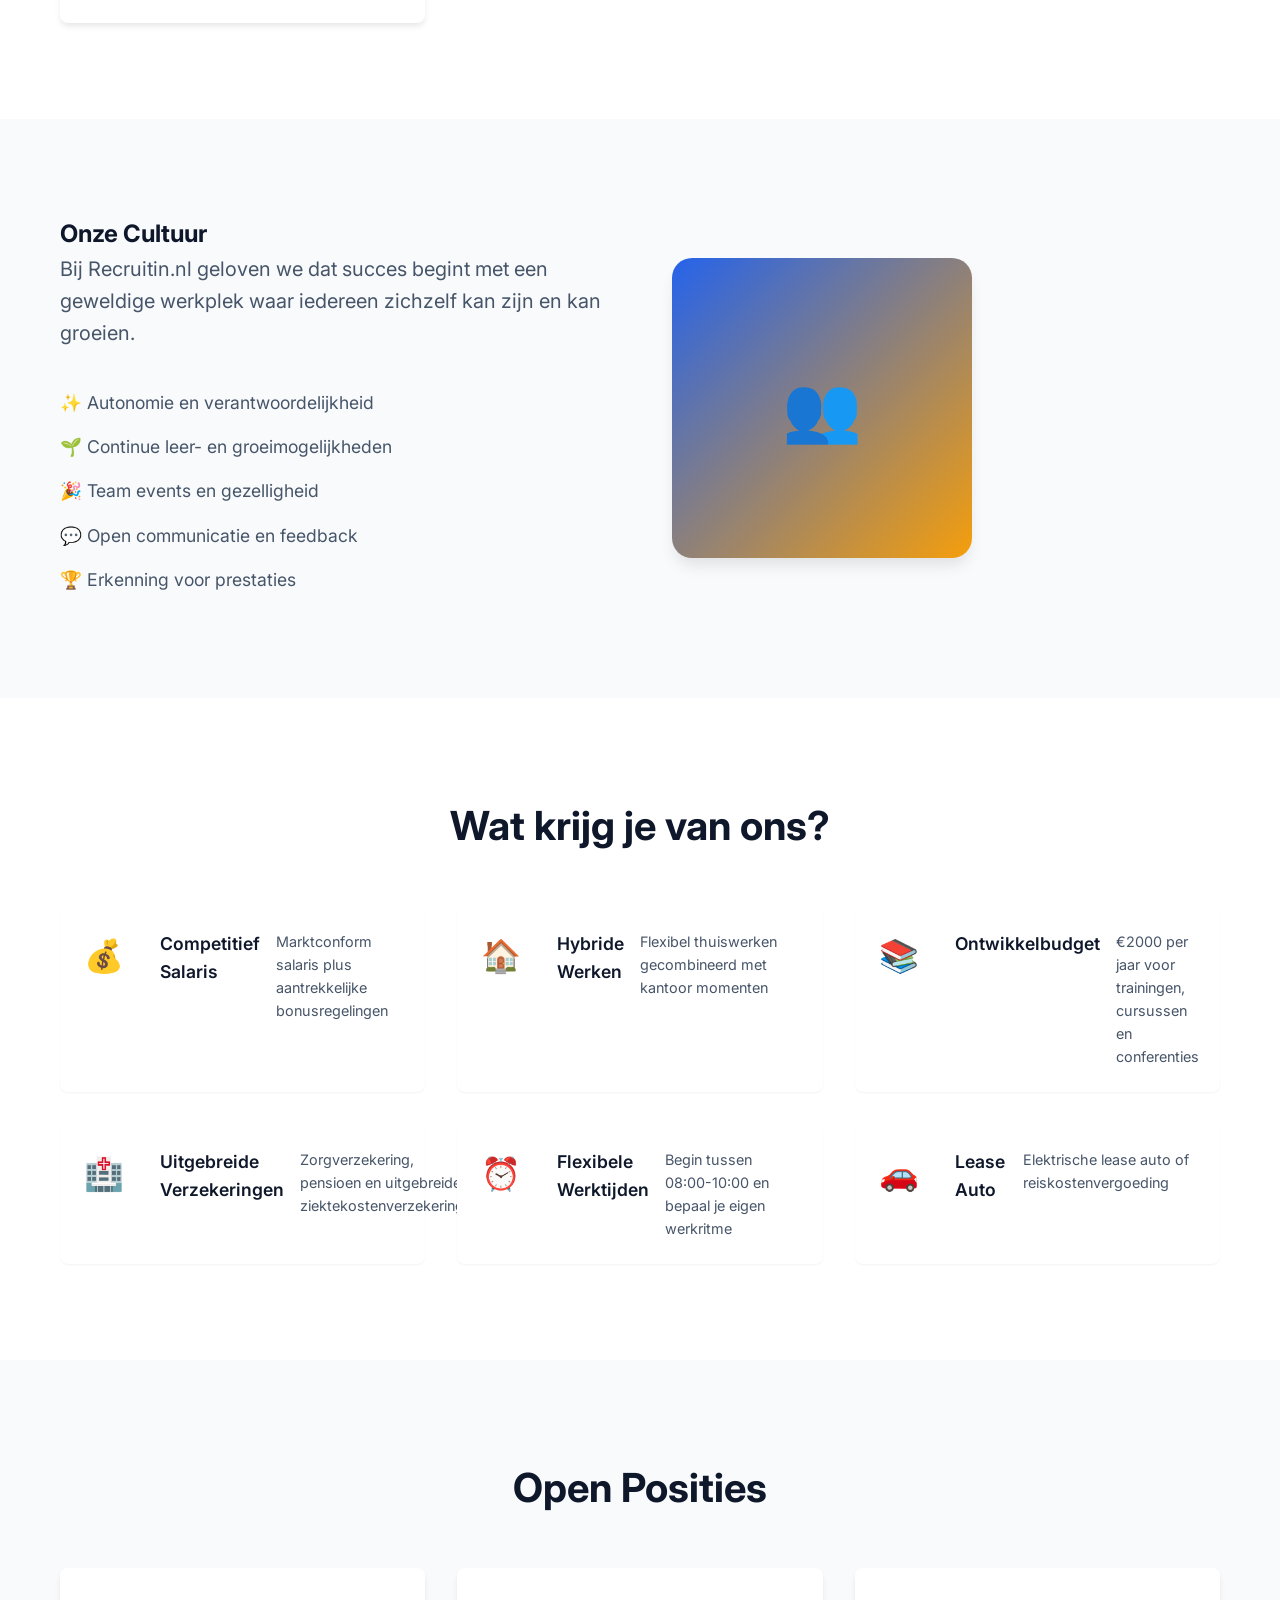
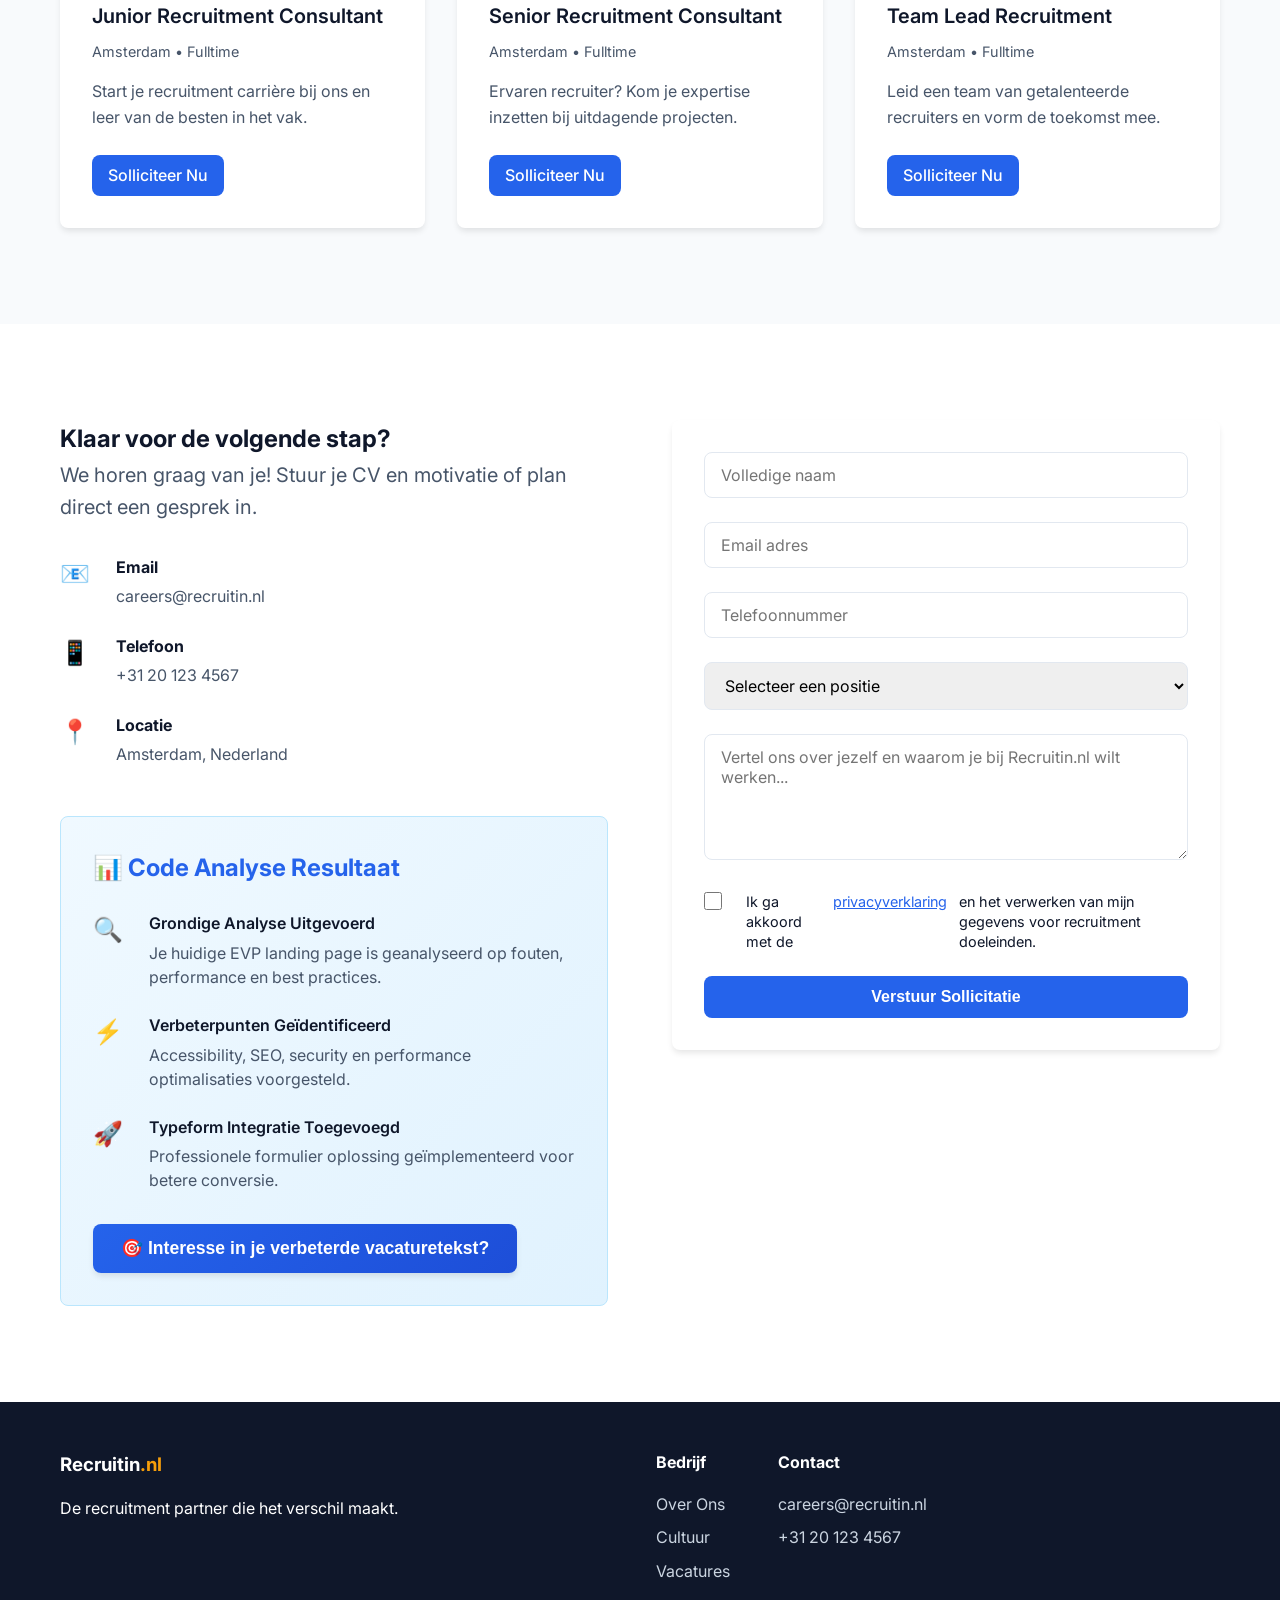
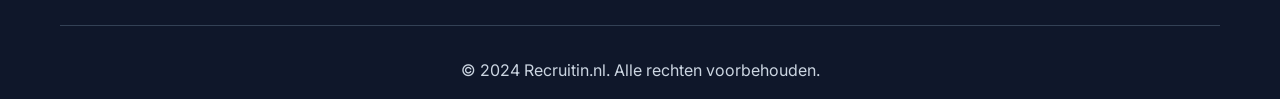
==== commit 1c683c2c: "🎯 Complete Vacature Analyse Tool + Perfect Typeform Integration ✨ New Features: - Production-ready v" ====
--- a/index.html
+++ b/index.html
@@ -7,14 +7,59 @@
     <meta name="description" content="Ontdek waarom Recruitin.nl de perfecte plek is voor jouw recruitment carrière. Join ons team van recruitment professionals.">
     <meta name="keywords" content="recruitment jobs, werken bij recruitin, recruitment carrière, vacatures recruitment">
     
+    <!-- Security Headers -->
+    <meta http-equiv="X-Content-Type-Options" content="nosniff">
+    <meta http-equiv="X-Frame-Options" content="SAMEORIGIN">
+    <meta http-equiv="X-XSS-Protection" content="1; mode=block">
+    <meta http-equiv="Referrer-Policy" content="strict-origin-when-cross-origin">
+    
+    <!-- Performance Hints -->
+    <link rel="preconnect" href="https://fonts.googleapis.com">
+    <link rel="preconnect" href="https://fonts.gstatic.com" crossorigin>
+    <link rel="dns-prefetch" href="//embed.typeform.com">
+    
     <!-- Open Graph -->
     <meta property="og:title" content="Werken bij Recruitin.nl - Jouw Recruitment Carrière">
     <meta property="og:description" content="Ontdek waarom Recruitin.nl de perfecte plek is voor jouw recruitment carrière.">
     <meta property="og:type" content="website">
     <meta property="og:url" content="https://evp-recruitin-landing.netlify.app">
     
-    <link rel="stylesheet" href="assets/css/style.css">
-    <link href="https://fonts.googleapis.com/css2?family=Inter:wght@300;400;500;600;700&display=swap" rel="stylesheet">
+    <!-- Critical CSS inlined for performance -->
+    <style>
+        /* Critical above-the-fold styles */
+        * { margin: 0; padding: 0; box-sizing: border-box; }
+        :root {
+            --primary-color: #2563eb;
+            --primary-hover: #1d4ed8;
+            --text-primary: #0f172a;
+            --text-secondary: #475569;
+            --background-white: #ffffff;
+            --background-light: #f8fafc;
+        }
+        body { 
+            font-family: -apple-system, BlinkMacSystemFont, 'Segoe UI', Roboto, sans-serif;
+            line-height: 1.6; 
+            color: var(--text-primary);
+        }
+        .header {
+            position: fixed;
+            top: 0;
+            left: 0;
+            right: 0;
+            background: rgba(255, 255, 255, 0.95);
+            backdrop-filter: blur(10px);
+            z-index: 1000;
+            border-bottom: 1px solid #e2e8f0;
+        }
+        .hero {
+            padding: 8rem 2rem 6rem;
+            background: linear-gradient(135deg, var(--background-light) 0%, var(--background-white) 100%);
+            min-height: 90vh;
+        }
+    </style>
+    <link rel="preload" href="assets/css/style.css" as="style" onload="this.onload=null;this.rel='stylesheet'">
+    <noscript><link rel="stylesheet" href="assets/css/style.css"></noscript>
+    <link href="https://fonts.googleapis.com/css2?family=Inter:wght@300;400;500;600;700&display=swap" rel="stylesheet" media="print" onload="this.media='all'">
 </head>
 <body>
     <!-- Header -->
@@ -238,13 +283,16 @@
                 <div class="contact-form">
                     <form id="applicationForm" class="form">
                         <div class="form-group">
-                            <input type="text" id="name" name="name" placeholder="Volledige naam" required>
-                        </div>
-                        <div class="form-group">
-                            <input type="email" id="email" name="email" placeholder="Email adres" required>
-                        </div>
-                        <div class="form-group">
-                            <input type="tel" id="phone" name="phone" placeholder="Telefoonnummer">
+                            <label for="name" class="sr-only">Volledige naam</label>
+                            <input type="text" id="name" name="name" placeholder="Volledige naam" required aria-describedby="name-help">
+                        </div>
+                        <div class="form-group">
+                            <label for="email" class="sr-only">Email adres</label>
+                            <input type="email" id="email" name="email" placeholder="Email adres" required aria-describedby="email-help">
+                        </div>
+                        <div class="form-group">
+                            <label for="phone" class="sr-only">Telefoonnummer</label>
+                            <input type="tel" id="phone" name="phone" placeholder="Telefoonnummer" aria-describedby="phone-help">
                         </div>
                         <div class="form-group">
                             <select id="position" name="position" required>
@@ -258,6 +306,13 @@
                         <div class="form-group">
                             <textarea id="message" name="message" placeholder="Vertel ons over jezelf en waarom je bij Recruitin.nl wilt werken..." rows="5"></textarea>
                         </div>
+                        <div class="form-group">
+                            <label class="privacy-consent">
+                                <input type="checkbox" id="privacy" name="privacy" required>
+                                <span class="checkmark"></span>
+                                Ik ga akkoord met de <a href="#" target="_blank">privacyverklaring</a> en het verwerken van mijn gegevens voor recruitment doeleinden.
+                            </label>
+                        </div>
                         <button type="submit" class="btn-primary full-width">Verstuur Sollicitatie</button>
                     </form>
                 </div>
@@ -271,7 +326,11 @@
             <div class="typeform-container">
                 <button id="closeTypeform" class="close-typeform" aria-label="Sluit formulier">&times;</button>
                 <div class="typeform-content">
-                    <div data-tf-live="01K25SKWYTKZ05DAHER9D52J94"></div>
+                    <div data-tf-live="01K25SKWYTKZ05DAHER9D52J94" 
+                         data-tf-opacity="0"
+                         data-tf-iframe-props="title=Vacature Verbetering Formulier"
+                         data-tf-transitive-search-params
+                         data-tf-auto-focus></div>
                 </div>
             </div>
         </div>
--- a/assets/css/style.css
+++ b/assets/css/style.css
@@ -26,6 +26,19 @@
     scroll-behavior: smooth;
 }
 
+/* Screen reader only text */
+.sr-only {
+    position: absolute;
+    width: 1px;
+    height: 1px;
+    padding: 0;
+    margin: -1px;
+    overflow: hidden;
+    clip: rect(0, 0, 0, 0);
+    white-space: nowrap;
+    border: 0;
+}
+
 body {
     font-family: 'Inter', -apple-system, BlinkMacSystemFont, 'Segoe UI', Roboto, sans-serif;
     line-height: 1.6;
@@ -457,6 +470,33 @@
 .form textarea {
     resize: vertical;
     min-height: 100px;
+}
+
+/* Privacy Consent Styling */
+.privacy-consent {
+    display: flex;
+    align-items: flex-start;
+    gap: 0.75rem;
+    font-size: 0.9rem;
+    line-height: 1.4;
+    cursor: pointer;
+}
+
+.privacy-consent input[type="checkbox"] {
+    width: auto;
+    margin: 0;
+    min-width: 18px;
+    height: 18px;
+    cursor: pointer;
+}
+
+.privacy-consent a {
+    color: var(--primary-color);
+    text-decoration: underline;
+}
+
+.privacy-consent a:hover {
+    color: var(--primary-hover);
 }
 
 /* Footer */
@@ -669,6 +709,11 @@
     .typeform-container {
         height: 90vh;
         max-width: 95%;
+        margin: 0 10px;
+    }
+    
+    .typeform-overlay {
+        padding: 10px;
     }
     
     .analysis-output {
--- a/assets/css/style.css
+++ b/assets/css/style.css
@@ -26,6 +26,19 @@
     scroll-behavior: smooth;
 }
 
+/* Screen reader only text */
+.sr-only {
+    position: absolute;
+    width: 1px;
+    height: 1px;
+    padding: 0;
+    margin: -1px;
+    overflow: hidden;
+    clip: rect(0, 0, 0, 0);
+    white-space: nowrap;
+    border: 0;
+}
+
 body {
     font-family: 'Inter', -apple-system, BlinkMacSystemFont, 'Segoe UI', Roboto, sans-serif;
     line-height: 1.6;
@@ -457,6 +470,33 @@
 .form textarea {
     resize: vertical;
     min-height: 100px;
+}
+
+/* Privacy Consent Styling */
+.privacy-consent {
+    display: flex;
+    align-items: flex-start;
+    gap: 0.75rem;
+    font-size: 0.9rem;
+    line-height: 1.4;
+    cursor: pointer;
+}
+
+.privacy-consent input[type="checkbox"] {
+    width: auto;
+    margin: 0;
+    min-width: 18px;
+    height: 18px;
+    cursor: pointer;
+}
+
+.privacy-consent a {
+    color: var(--primary-color);
+    text-decoration: underline;
+}
+
+.privacy-consent a:hover {
+    color: var(--primary-hover);
 }
 
 /* Footer */
@@ -669,6 +709,11 @@
     .typeform-container {
         height: 90vh;
         max-width: 95%;
+        margin: 0 10px;
+    }
+    
+    .typeform-overlay {
+        padding: 10px;
     }
     
     .analysis-output {
